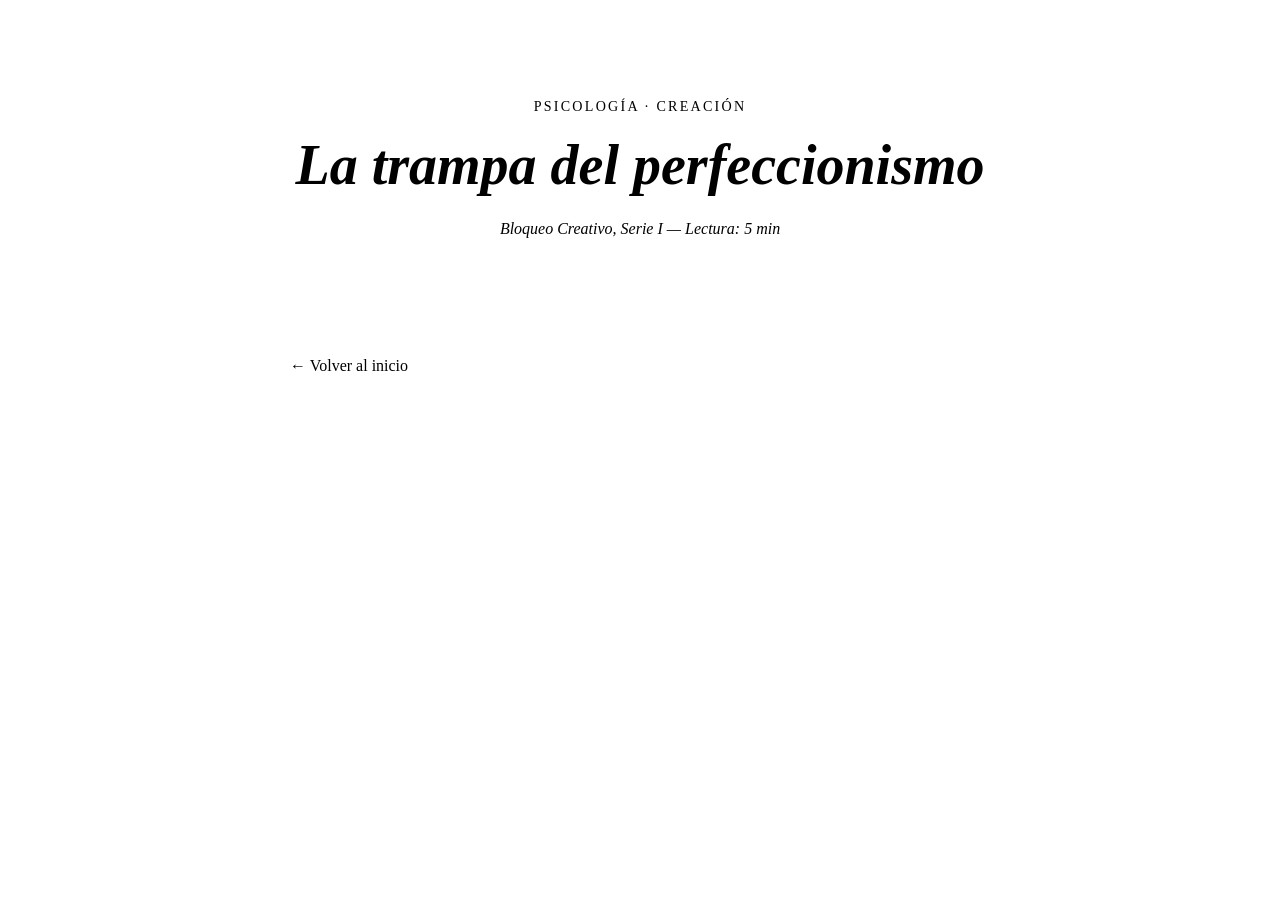
==== articulo1.html @ 572a266b "articulos" ====
<!DOCTYPE html>

<html lang="es">

<head>
	<title>bloqueue</title>
	<link rel="stylesheet" href="styles.css" />
</head>

<body>
    <div class="article-hero">
        <p class="eyebrow">Psicología · Creación</p>
        <h1>La trampa del perfeccionismo</h1>
        <p class="meta">Bloqueo Creativo, Serie I — Lectura: 5 min</p>
    </div>
    
    <div class="back-link-wrap">
        <a class="back-link" href="index.html">← Volver al inicio</a>
    </div>
</body>

</html>
---- styles.css ----
html { scroll-behavior: smooth; }

body {
  background-color: var(--crema);
  color: var(--tinta);
  font-family: 'Lora', serif;
  font-size: 17px;
  line-height: 1.8;
}

h1, h2, h3, h4 {
  font-family: 'Playfair Display', serif;
  line-height: 1.2;
  color: var(--tinta);
}

p { margin-bottom: 1.2rem; }

a {
  color: var(--terracota);
  text-decoration: none;
  transition: color .2s ease;
}
a:hover { color: var(--ladrillo); }

.hero {
  background-color: var(--pergamino);
  border-bottom: 1px solid var(--borde);
  padding: 5rem 2rem 4rem;
  text-align: center;
}

.hero-eyebrow {
  font-family: 'Cormorant Garamond', serif;
  font-size: .9rem;
  letter-spacing: .18em;
  text-transform: uppercase;
  color: var(--terracota);
  margin-bottom: 1rem;
}

.hero h1 {
  font-size: clamp(2.8rem, 6vw, 5rem);
  font-weight: 900;
  font-style: italic;
  max-width: 700px;
  margin: 0 auto 1.5rem;
}

.hero-sub {
  font-family: 'Cormorant Garamond', serif;
  font-size: 1.25rem;
  font-style: italic;
  color: var(--gris-calido);
  max-width: 540px;
  margin: 0 auto;
}

.ornament {
  text-align: center;
  margin: 2.5rem 0;
  color: var(--ocre);
  font-size: 1.4rem;
  letter-spacing: .5rem;
}

.intro-section {
  max-width: 700px;
  margin: 3rem auto;
  padding: 0 2rem;
  text-align: center;
}
.intro-section h2 {
  font-size: 2rem;
  margin-bottom: 1rem;
}
.intro-section p {
  font-family: 'Cormorant Garamond', serif;
  font-size: 1.2rem;
  color: var(--gris-calido);
}

.articles-section {
  max-width: 1100px;
  margin: 0 auto 4rem;
  padding: 0 2rem;
  padding-top: 3rem;
}

.articles-section h2 {
  font-size: 1.6rem;
  margin-bottom: .3rem;
  border-bottom: 2px solid var(--borde);
  padding-bottom: .6rem;
}

.section-desc {
  font-family: 'Cormorant Garamond', serif;
  font-style: italic;
  color: var(--gris-calido);
  margin-bottom: 2rem;
}

.cards {
  display: flex;
  flex-wrap: wrap;
  gap: 2rem;
}

.card {
  flex: 1 1 280px;
  background: var(--pergamino);
  border: 1px solid var(--borde);
  border-top: 4px solid var(--terracota);
  padding: 2rem 1.8rem;
  display: flex;
  flex-direction: column;
  box-shadow: 0 4px 18px var(--sombra);
  transition: transform .2s ease, box-shadow .2s ease;
}
.card:hover {
  transform: translateY(-4px);
  box-shadow: 0 10px 28px var(--sombra);
}

.card-tag {
  font-family: 'Cormorant Garamond', serif;
  font-size: .82rem;
  letter-spacing: .14em;
  text-transform: uppercase;
  color: var(--terracota);
  margin-bottom: .8rem;
}

.card h3 {
  font-size: 1.35rem;
  margin-bottom: .8rem;
}

.card p {
  font-size: .95rem;
  color: var(--gris-calido);
  flex: 1;
  margin-bottom: 1.5rem;
}

.card-link {
  font-family: 'Cormorant Garamond', serif;
  font-size: 1rem;
  font-weight: 500;
  letter-spacing: .05em;
  color: var(--terracota);
  border-bottom: 1px solid var(--terracota);
  align-self: flex-start;
  transition: color .2s, border-color .2s;
}
.card-link:hover { color: var(--ladrillo); border-color: var(--ladrillo); }

.article-hero {
  background-color: var(--tinta);
  padding: 4.5rem 2rem 3.5rem;
  text-align: center;
  border-bottom: 3px solid var(--terracota);
}

.article-hero .eyebrow {
  font-family: 'Cormorant Garamond', serif;
  font-size: .88rem;
  letter-spacing: .16em;
  text-transform: uppercase;
  color: var(--ocre);
  margin-bottom: .8rem;
}

.article-hero h1 {
  font-size: clamp(2rem, 5vw, 3.5rem);
  font-style: italic;
  color: var(--crema);
  max-width: 720px;
  margin: 0 auto 1rem;
}

.article-hero .meta {
  font-family: 'Cormorant Garamond', serif;
  font-size: 1rem;
  color: var(--arena);
  font-style: italic;
}

.article-body {
  max-width: 700px;
  margin: 3.5rem auto 4rem;
  padding: 0 2rem;
}

.article-body h2 {
  font-size: 1.6rem;
  margin: 2.5rem 0 .8rem;
  color: var(--tinta);
}

.article-body p {
  font-size: 1.05rem;
  color: #3a2415;
}

.article-body blockquote {
  border-left: 4px solid var(--terracota);
  margin: 2.5rem 0;
  padding: 1rem 1.5rem;
  background: var(--pergamino);
  font-family: 'Cormorant Garamond', serif;
  font-size: 1.3rem;
  font-style: italic;
  color: var(--gris-calido);
}

.article-body ul {
  margin: 1rem 0 1.5rem 1.5rem;
}

.article-body ul li {
  margin-bottom: .6rem;
  font-size: 1.05rem;
}

/* ── BACK LINK ── */
.back-link-wrap {
  max-width: 700px;
  margin: 2rem auto 0;
  padding: 0 2rem;
}

.back-link {
  font-family: 'Cormorant Garamond', serif;
  font-size: 1rem;
  color: var(--gris-calido);
  border-bottom: 1px solid var(--borde);
}

.back-link:hover { color: var(--terracota); border-color: var(--terracota); }
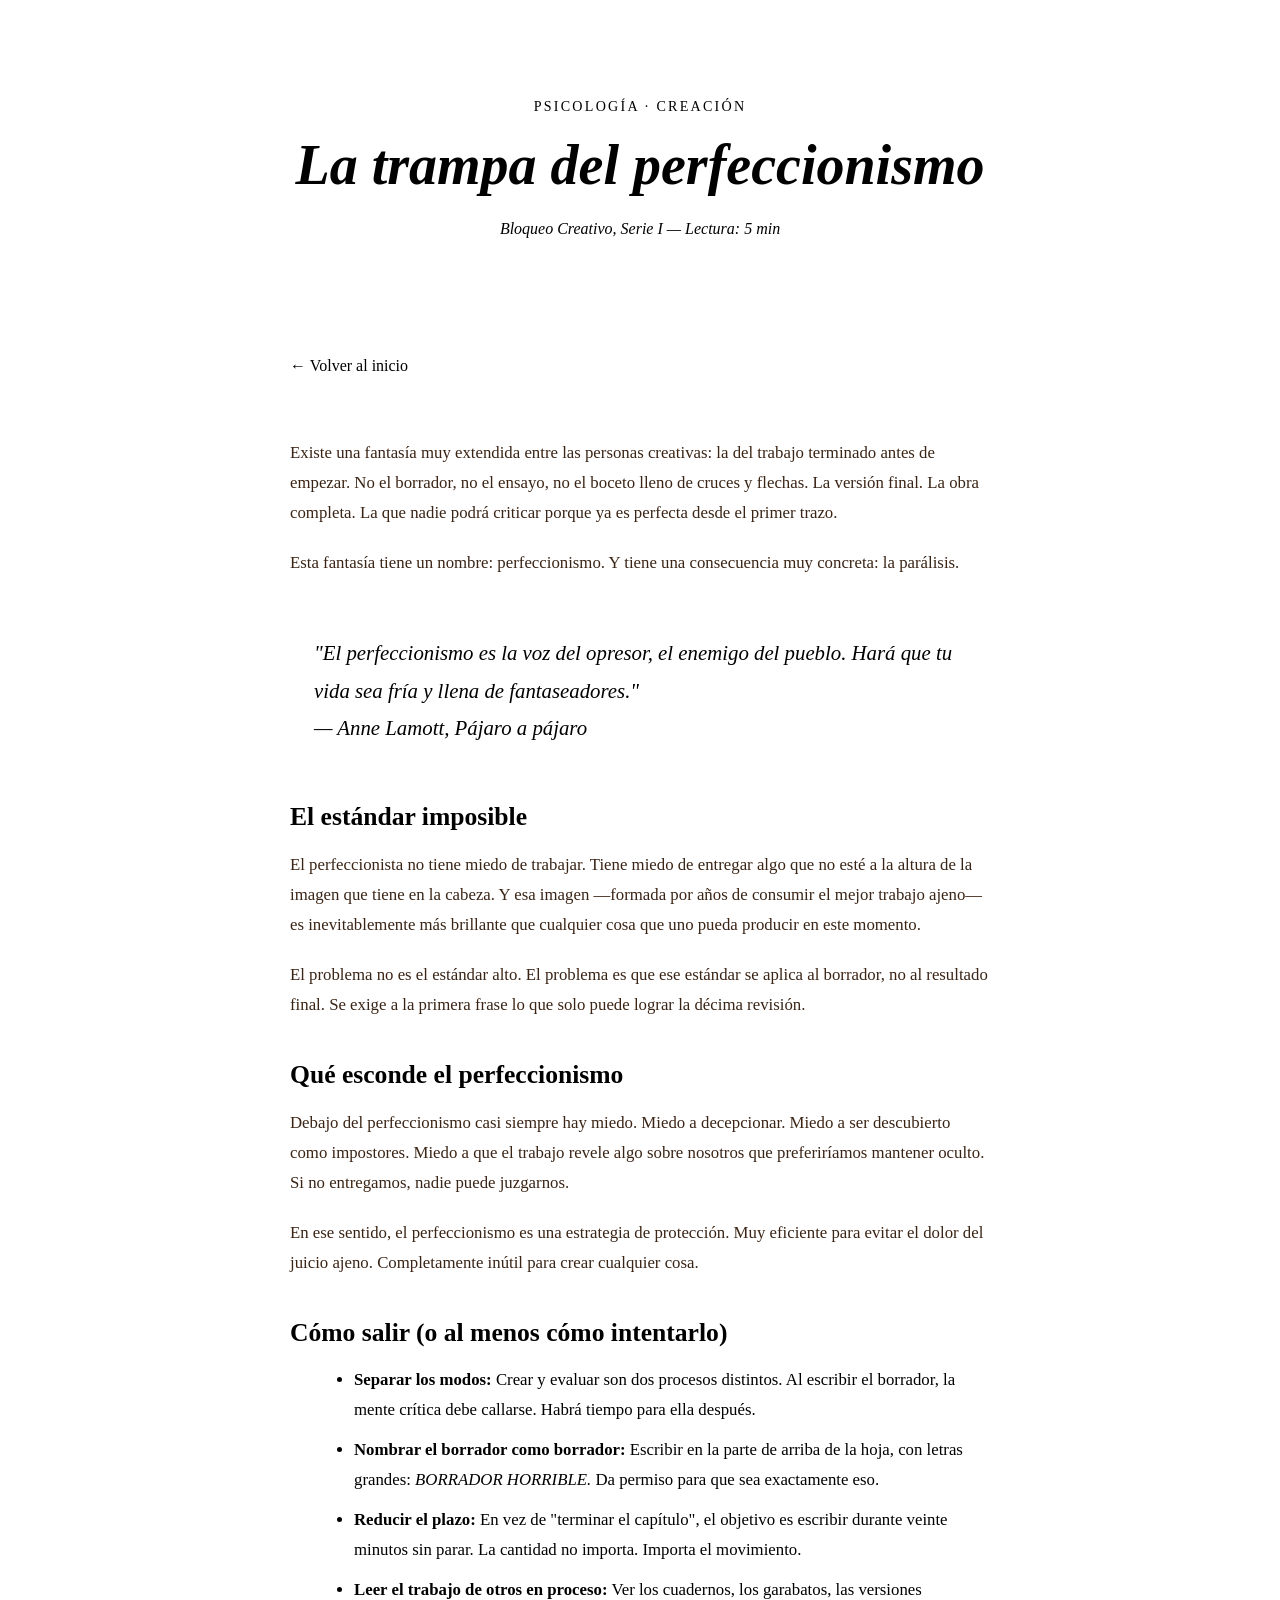
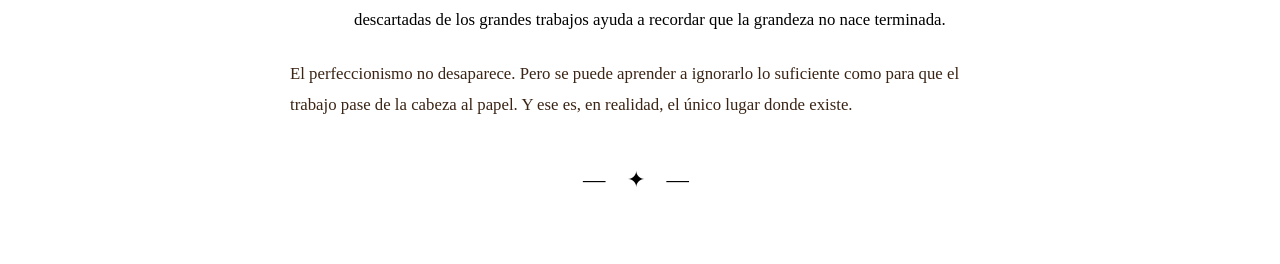
==== commit d913e9e5: "flex" ====
--- a/articulo1.html
+++ b/articulo1.html
@@ -3,8 +3,9 @@
 <html lang="es">
 
 <head>
-	<title>bloqueue</title>
+	<title>bloqueue - La trampa del perfeccionismo</title>
 	<link rel="stylesheet" href="styles.css" />
+    <link rel="icon" type="image/png" href="icon.png">
 </head>
 
 <body>
@@ -17,6 +18,71 @@
     <div class="back-link-wrap">
         <a class="back-link" href="index.html">← Volver al inicio</a>
     </div>
+
+    <main class="article-body">
+        <p>
+            Existe una fantasía muy extendida entre las personas creativas: la del trabajo terminado antes de empezar. No el
+            borrador, no el ensayo, no el boceto lleno de cruces y flechas. La versión final. La obra completa. La que nadie
+            podrá criticar porque ya es perfecta desde el primer trazo.
+        </p>
+    
+        <p>
+            Esta fantasía tiene un nombre: perfeccionismo. Y tiene una consecuencia muy concreta: la parálisis.
+        </p>
+    
+        <blockquote>
+            "El perfeccionismo es la voz del opresor, el enemigo del pueblo. Hará que tu vida sea fría y llena de
+            fantaseadores."<br>
+            <em>— Anne Lamott, Pájaro a pájaro</em>
+        </blockquote>
+    
+        <h2>El estándar imposible</h2>
+    
+        <p>
+            El perfeccionista no tiene miedo de trabajar. Tiene miedo de entregar algo que no esté a la altura de la imagen
+            que tiene en la cabeza. Y esa imagen —formada por años de consumir el mejor trabajo ajeno— es inevitablemente
+            más brillante que cualquier cosa que uno pueda producir en este momento.
+        </p>
+    
+        <p>
+            El problema no es el estándar alto. El problema es que ese estándar se aplica al borrador, no al resultado
+            final. Se exige a la primera frase lo que solo puede lograr la décima revisión.
+        </p>
+    
+        <h2>Qué esconde el perfeccionismo</h2>
+    
+        <p>
+            Debajo del perfeccionismo casi siempre hay miedo. Miedo a decepcionar. Miedo a ser descubierto como impostores.
+            Miedo a que el trabajo revele algo sobre nosotros que preferiríamos mantener oculto. Si no entregamos, nadie
+            puede juzgarnos.
+        </p>
+    
+        <p>
+            En ese sentido, el perfeccionismo es una estrategia de protección. Muy eficiente para evitar el dolor del juicio
+            ajeno. Completamente inútil para crear cualquier cosa.
+        </p>
+    
+        <h2>Cómo salir (o al menos cómo intentarlo)</h2>
+    
+        <ul>
+            <li><strong>Separar los modos:</strong> Crear y evaluar son dos procesos distintos. Al escribir el borrador, la
+                mente crítica debe callarse. Habrá tiempo para ella después.</li>
+            <li><strong>Nombrar el borrador como borrador:</strong> Escribir en la parte de arriba de la hoja, con letras
+                grandes: <em>BORRADOR HORRIBLE.</em> Da permiso para que sea exactamente eso.</li>
+            <li><strong>Reducir el plazo:</strong> En vez de "terminar el capítulo", el objetivo es escribir durante veinte
+                minutos sin parar. La cantidad no importa. Importa el movimiento.</li>
+            <li><strong>Leer el trabajo de otros en proceso:</strong> Ver los cuadernos, los garabatos, las versiones
+                descartadas de los grandes trabajos ayuda a recordar que la grandeza no nace terminada.</li>
+        </ul>
+    
+        <p>
+            El perfeccionismo no desaparece. Pero se puede aprender a ignorarlo lo suficiente como para que el trabajo pase
+            de la cabeza al papel. Y ese es, en realidad, el único lugar donde existe.
+        </p>
+    
+        <div class="ornament">— ✦ —</div>
+    
+    </main>
 </body>
 
 </html>
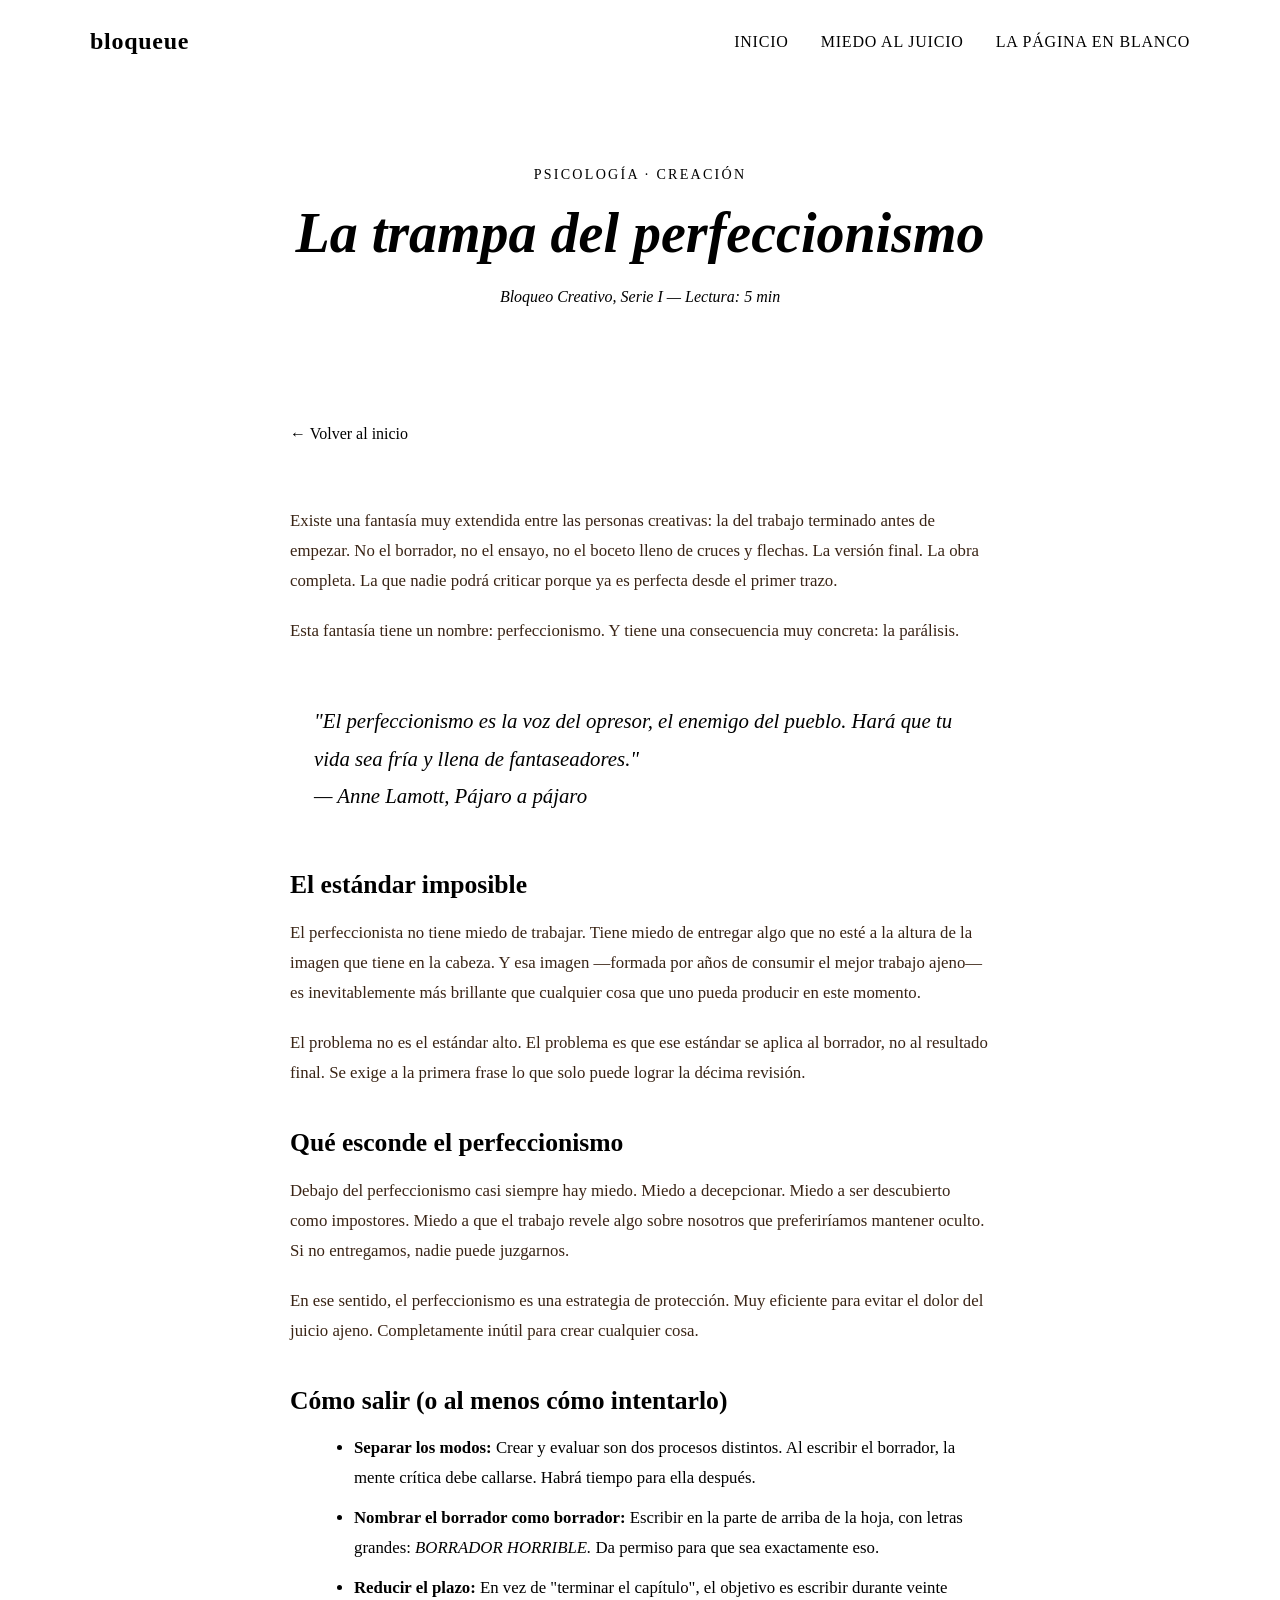
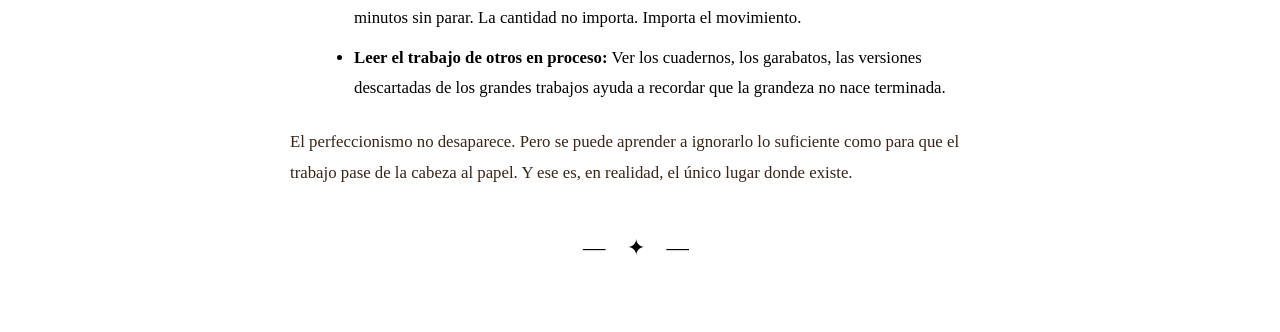
==== commit 7c4e0858: "header" ====
--- a/articulo1.html
+++ b/articulo1.html
@@ -9,6 +9,17 @@
 </head>
 
 <body>
+    <header>
+        <div class="header-inner">
+            <a class="logo" href="index.html">bloqueue</a>
+            <nav>
+                <a href="index.html">Inicio</a>
+                <a href="articulo2.html">Miedo al juicio</a>
+                <a href="articulo3.html">La página en blanco</a>
+            </nav>
+        </div>
+    </header>
+
     <div class="article-hero">
         <p class="eyebrow">Psicología · Creación</p>
         <h1>La trampa del perfeccionismo</h1>
--- a/styles.css
+++ b/styles.css
@@ -238,4 +238,51 @@
   border-bottom: 1px solid var(--borde);
 }
 
-.back-link:hover { color: var(--terracota); border-color: var(--terracota); }+.back-link:hover { color: var(--terracota); border-color: var(--terracota); }
+
+header {
+  background-color: var(--tinta);
+  padding: 0 2rem;
+  position: sticky;
+  top: 0;
+  z-index: 100;
+  border-bottom: 3px solid var(--terracota);
+}
+
+.header-inner {
+  max-width: 1100px;
+  margin: 0 auto;
+  display: flex;
+  align-items: center;
+  justify-content: space-between;
+  height: 68px;
+}
+
+.logo {
+  font-family: 'Playfair Display', serif;
+  font-size: 1.5rem;
+  font-weight: 900;
+  color: var(--crema);
+  letter-spacing: .03em;
+  text-decoration: none;
+}
+.logo span {
+  color: var(--terracota);
+}
+
+nav {
+  display: flex;
+  gap: 2rem;
+  align-items: center;
+}
+nav a {
+  font-family: 'Cormorant Garamond', serif;
+  font-size: 1rem;
+  font-weight: 400;
+  color: var(--arena);
+  letter-spacing: .05em;
+  text-transform: uppercase;
+  text-decoration: none;
+  transition: color .2s;
+}
+nav a:hover { color: var(--terracota); }
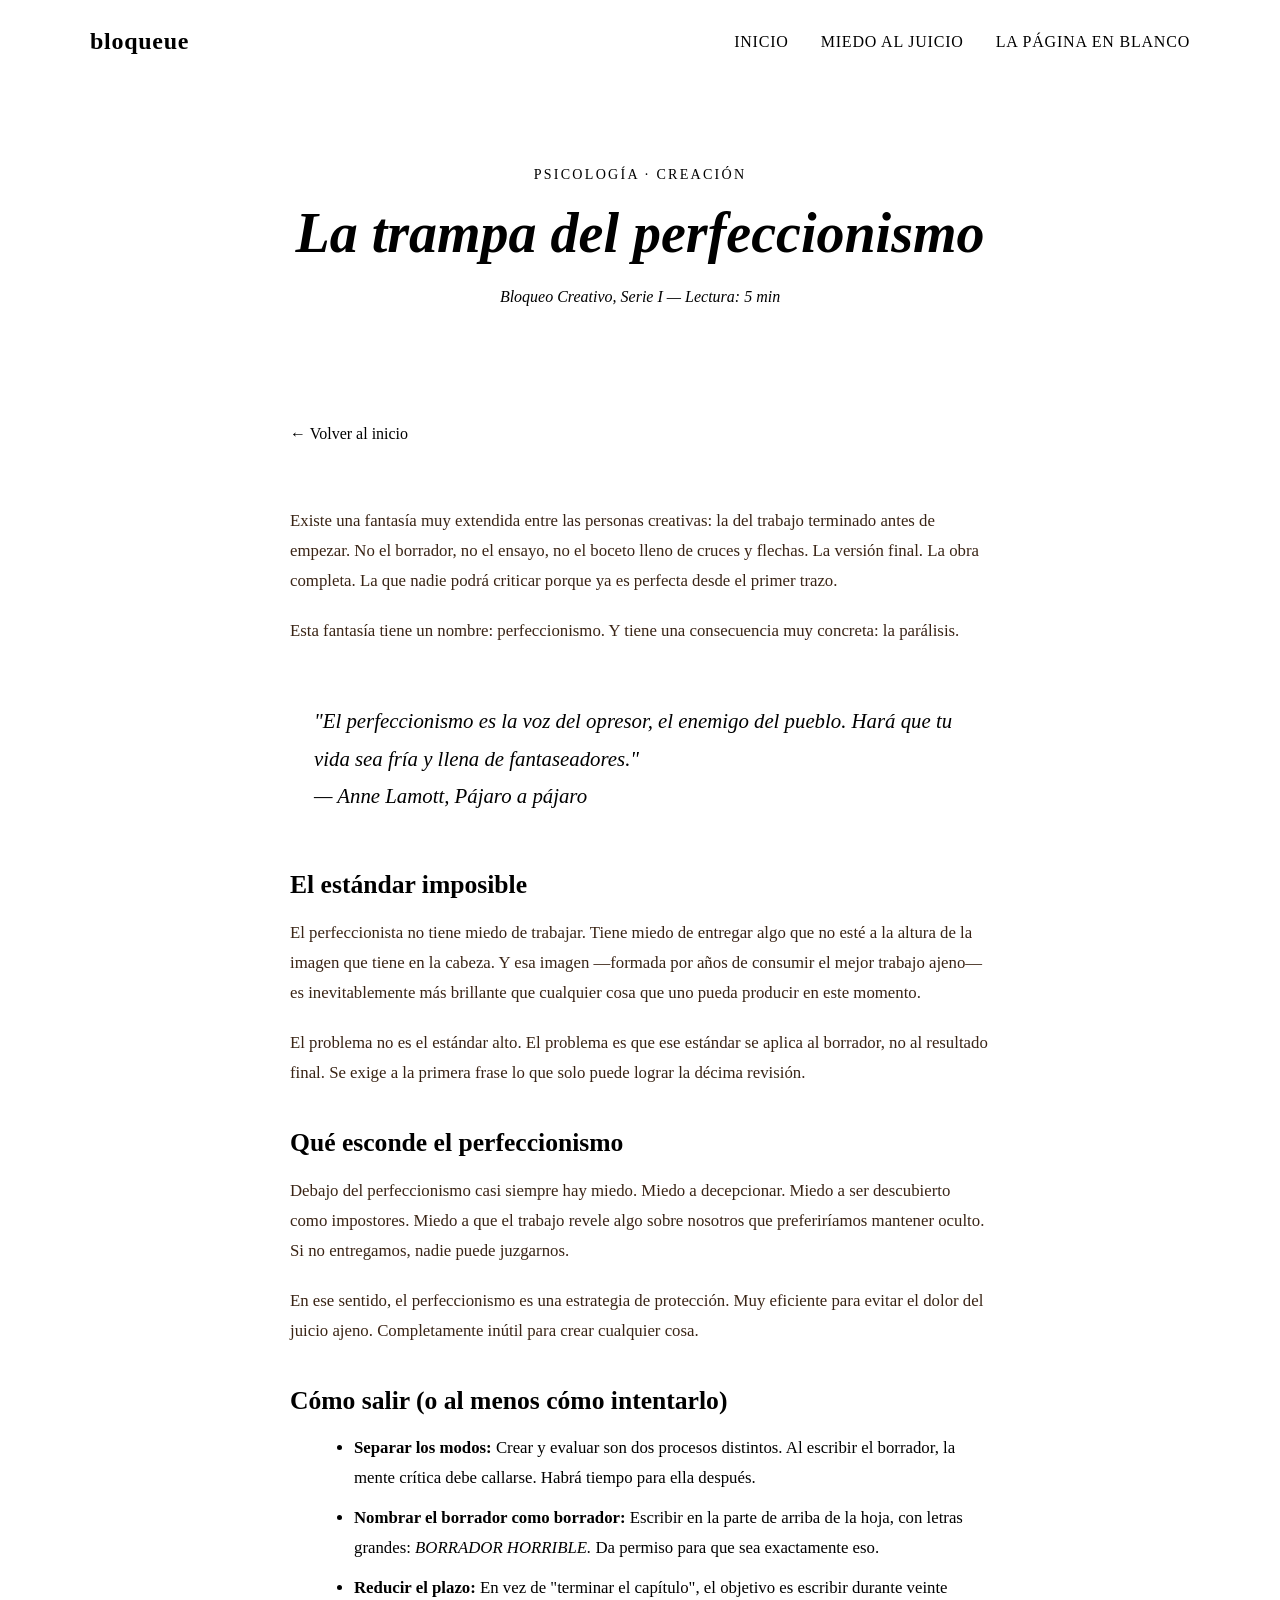
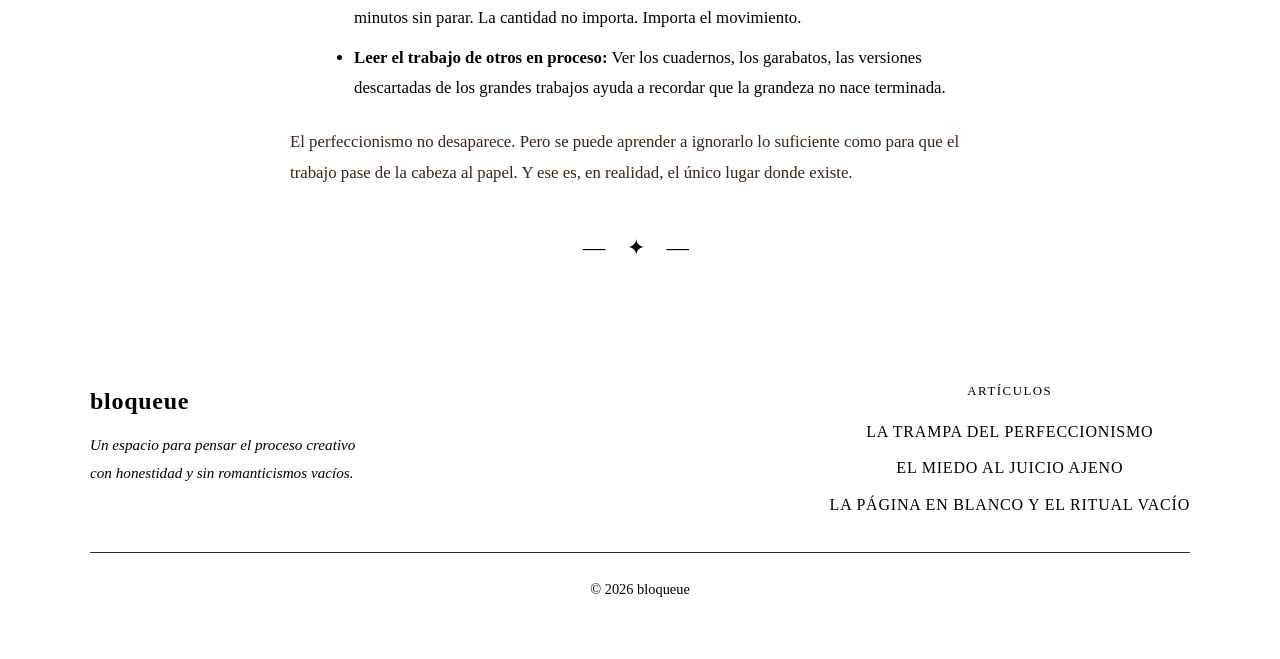
==== commit 92765aa7: "footer" ====
--- a/articulo1.html
+++ b/articulo1.html
@@ -92,8 +92,23 @@
         </p>
     
         <div class="ornament">— ✦ —</div>
-    
     </main>
+
+    <footer>
+        <div class="footer-inner">
+            <div class="footer-brand">
+                <a class="logo" href="index.html">bloqueue</a>
+                <p>Un espacio para pensar el proceso creativo con honestidad y sin romanticismos vacíos.</p>
+            </div>
+            <nav class="footer-nav">
+                <span>Artículos</span>
+                <a href="articulo1.html">La trampa del perfeccionismo</a>
+                <a href="articulo2.html">El miedo al juicio ajeno</a>
+                <a href="articulo3.html">La página en blanco y el ritual vacío</a>
+            </nav>
+        </div>
+        <p class="footer-copy">© 2026 bloqueue</p>
+    </footer>
 </body>
 
 </html>
--- a/styles.css
+++ b/styles.css
@@ -285,4 +285,66 @@
   text-decoration: none;
   transition: color .2s;
 }
-nav a:hover { color: var(--terracota); }+nav a:hover { color: var(--terracota); }
+
+footer {
+  background-color: var(--tinta);
+  color: var(--arena);
+  border-top: 3px solid var(--terracota);
+  padding: 3rem 2rem;
+}
+
+.footer-inner {
+  max-width: 1100px;
+  margin: 0 auto;
+  display: flex;
+  flex-wrap: wrap;
+  justify-content: space-between;
+  align-items: flex-start;
+  gap: 2rem;
+}
+
+.footer-brand .logo {
+  display: inline-block;
+  margin-bottom: .5rem;
+}
+.footer-brand p {
+  font-family: 'Cormorant Garamond', serif;
+  font-size: .95rem;
+  font-style: italic;
+  color: var(--gris-calido);
+  max-width: 280px;
+  margin: 0;
+}
+
+.footer-nav {
+  display: flex;
+  flex-direction: column;
+  gap: .5rem;
+}
+.footer-nav span {
+  font-family: 'Playfair Display', serif;
+  font-size: .8rem;
+  letter-spacing: .12em;
+  text-transform: uppercase;
+  color: var(--ocre);
+  margin-bottom: .4rem;
+}
+.footer-nav a {
+  font-family: 'Cormorant Garamond', serif;
+  font-size: 1rem;
+  color: var(--arena);
+  transition: color .2s;
+}
+.footer-nav a:hover { color: var(--terracota); }
+
+.footer-copy {
+  max-width: 1100px;
+  margin: 2rem auto 0;
+  padding-top: 1.5rem;
+  border-top: 1px solid #3a2415;
+  font-family: 'Cormorant Garamond', serif;
+  font-size: .9rem;
+  color: var(--gris-calido);
+  text-align: center;
+}
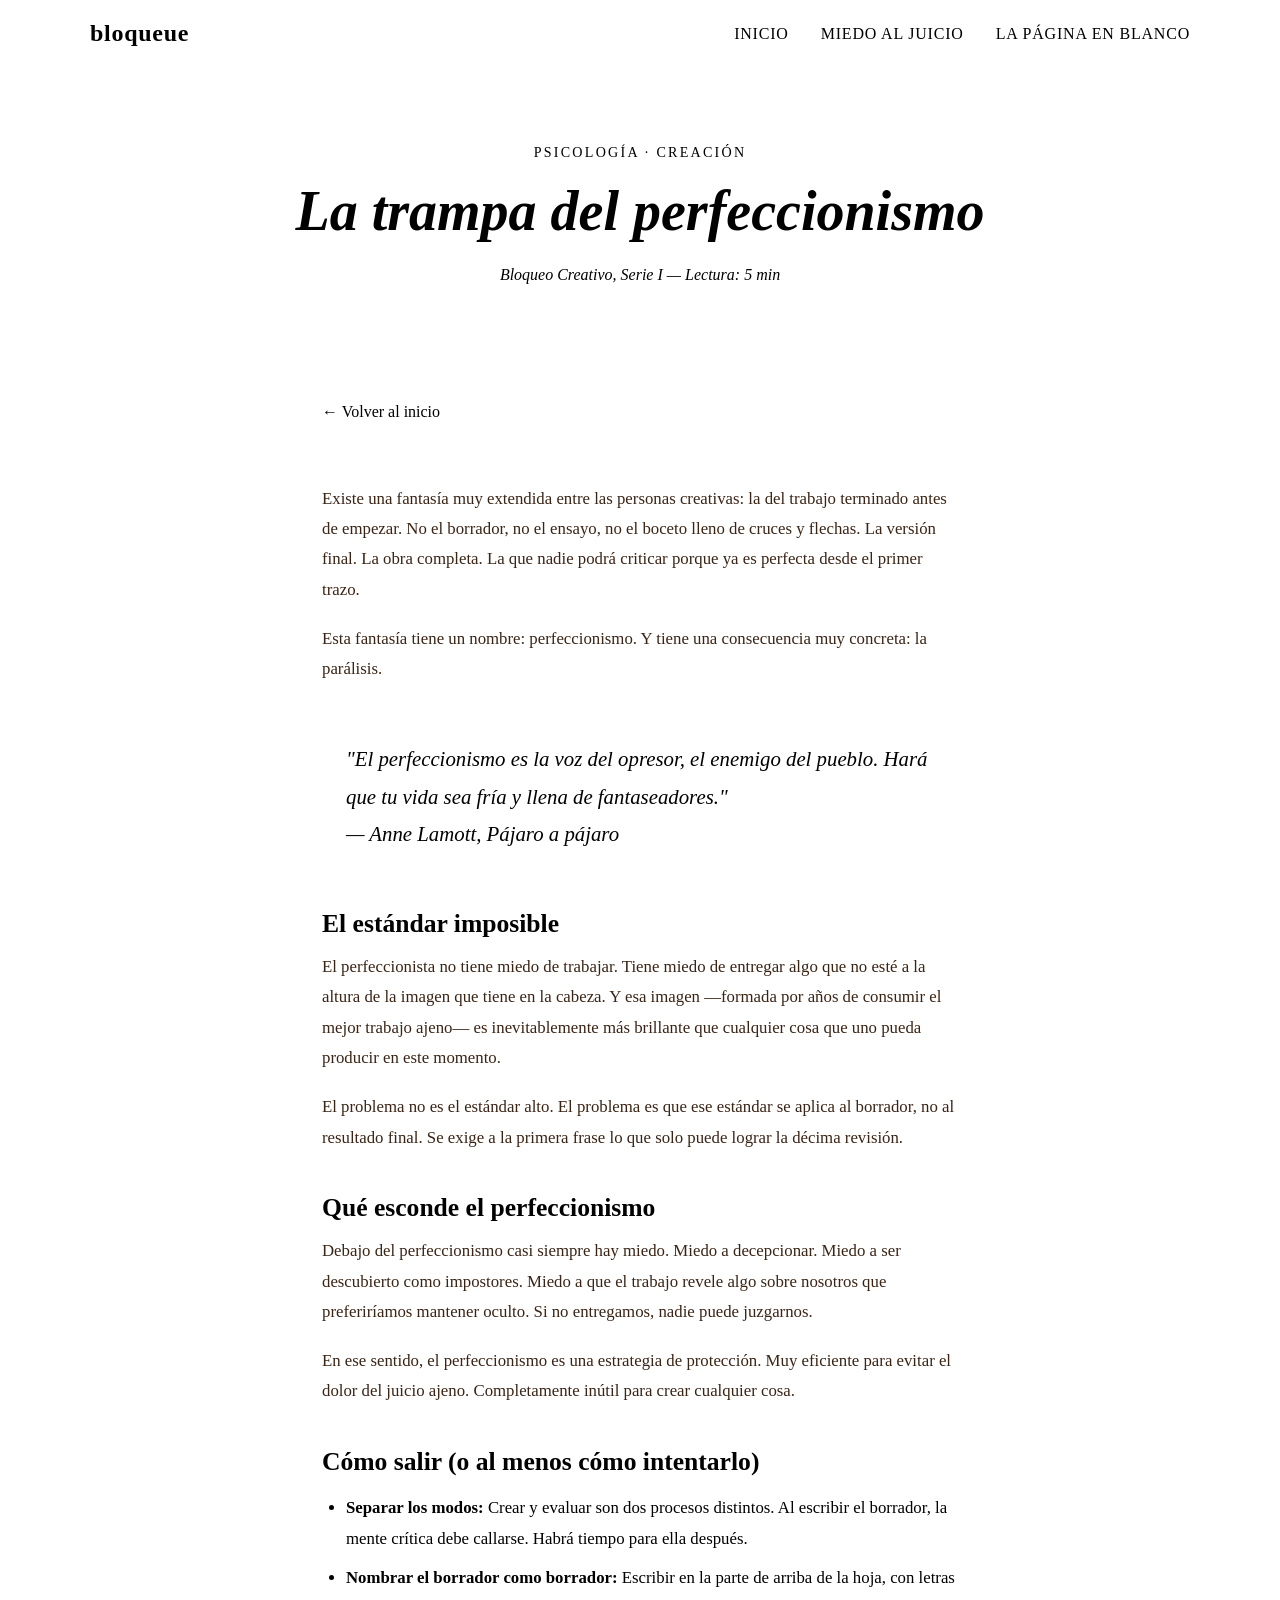
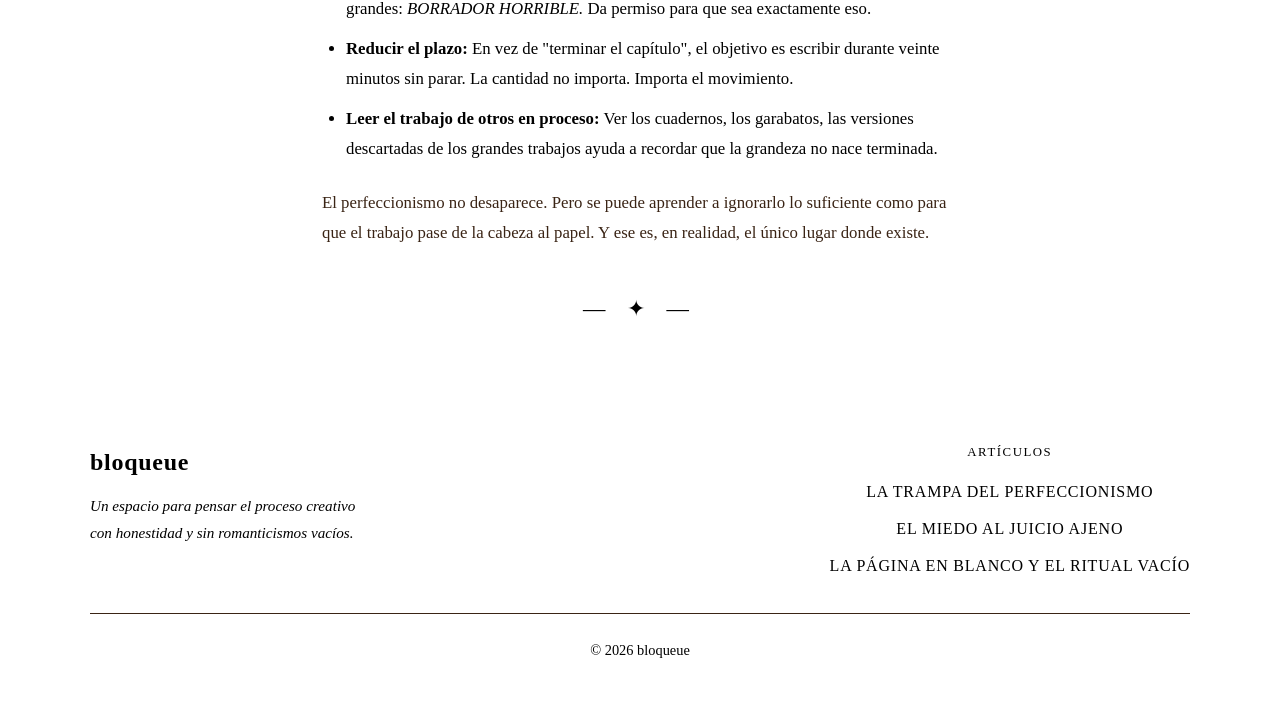
==== commit 86c4fcf7: "mediaqueries" ====
--- a/articulo1.html
+++ b/articulo1.html
@@ -6,6 +6,7 @@
 	<title>bloqueue - La trampa del perfeccionismo</title>
 	<link rel="stylesheet" href="styles.css" />
     <link rel="icon" type="image/png" href="icon.png">
+    <meta name="viewport" content="width=device-width, initial-scale=1.0" />
 </head>
 
 <body>
--- a/styles.css
+++ b/styles.css
@@ -1,3 +1,6 @@
+*, *::before, *::after { box-sizing: border-box; margin: 0; padding: 0; }
+@import url('https://fonts.googleapis.com/css2?family=Playfair+Display:ital,wght@0,400;0,700;0,900;1,400;1,700&family=Lora:ital,wght@0,400;0,500;1,400&family=Cormorant+Garamond:ital,wght@0,300;0,400;1,300;1,400&display=swap');
+
 html { scroll-behavior: smooth; }
 
 body {
@@ -23,6 +26,72 @@
 }
 a:hover { color: var(--ladrillo); }
 
+/* ── HEADER ── */
+header {
+  background-color: var(--tinta);
+  padding: 0 2rem;
+  position: sticky;
+  top: 0;
+  z-index: 100;
+  border-bottom: 3px solid var(--terracota);
+}
+
+.header-inner {
+  max-width: 1100px;
+  margin: 0 auto;
+  display: flex;
+  align-items: center;
+  justify-content: space-between;
+  height: 68px;
+}
+
+.logo {
+  font-family: 'Playfair Display', serif;
+  font-size: 1.5rem;
+  font-weight: 900;
+  color: var(--crema);
+  letter-spacing: .03em;
+  text-decoration: none;
+}
+.logo span { color: var(--terracota); }
+
+nav {
+  display: flex;
+  gap: 2rem;
+  align-items: center;
+}
+nav a {
+  font-family: 'Cormorant Garamond', serif;
+  font-size: 1rem;
+  font-weight: 400;
+  color: var(--arena);
+  letter-spacing: .05em;
+  text-transform: uppercase;
+  text-decoration: none;
+  transition: color .2s;
+}
+nav a:hover { color: var(--terracota); }
+
+/* Hamburger — oculto por defecto */
+.nav-toggle {
+  display: none;
+  background: none;
+  border: none;
+  cursor: pointer;
+  padding: .4rem;
+  flex-direction: column;
+  gap: 5px;
+}
+.nav-toggle span {
+  display: block;
+  width: 24px;
+  height: 2px;
+  background-color: var(--crema);
+  border-radius: 2px;
+  transition: transform .25s ease, opacity .25s ease;
+}
+
+/* ── HERO ── */
 .hero {
   background-color: var(--pergamino);
   border-bottom: 1px solid var(--borde);
@@ -56,6 +125,7 @@
   margin: 0 auto;
 }
 
+/* ── ORNAMENT ── */
 .ornament {
   text-align: center;
   margin: 2.5rem 0;
@@ -64,6 +134,7 @@
   letter-spacing: .5rem;
 }
 
+/* ── INTRO ── */
 .intro-section {
   max-width: 700px;
   margin: 3rem auto;
@@ -80,11 +151,11 @@
   color: var(--gris-calido);
 }
 
+/* ── ARTICLES SECTION ── */
 .articles-section {
   max-width: 1100px;
   margin: 0 auto 4rem;
-  padding: 0 2rem;
-  padding-top: 3rem;
+  padding: 3rem 2rem 0;
 }
 
 .articles-section h2 {
@@ -101,6 +172,7 @@
   margin-bottom: 2rem;
 }
 
+/* ── CARDS ── */
 .cards {
   display: flex;
   flex-wrap: wrap;
@@ -156,6 +228,7 @@
 }
 .card-link:hover { color: var(--ladrillo); border-color: var(--ladrillo); }
 
+/* ── ARTICLE HERO ── */
 .article-hero {
   background-color: var(--tinta);
   padding: 4.5rem 2rem 3.5rem;
@@ -187,6 +260,7 @@
   font-style: italic;
 }
 
+/* ── ARTICLE BODY ── */
 .article-body {
   max-width: 700px;
   margin: 3.5rem auto 4rem;
@@ -237,56 +311,9 @@
   color: var(--gris-calido);
   border-bottom: 1px solid var(--borde);
 }
-
 .back-link:hover { color: var(--terracota); border-color: var(--terracota); }
 
-header {
-  background-color: var(--tinta);
-  padding: 0 2rem;
-  position: sticky;
-  top: 0;
-  z-index: 100;
-  border-bottom: 3px solid var(--terracota);
-}
-
-.header-inner {
-  max-width: 1100px;
-  margin: 0 auto;
-  display: flex;
-  align-items: center;
-  justify-content: space-between;
-  height: 68px;
-}
-
-.logo {
-  font-family: 'Playfair Display', serif;
-  font-size: 1.5rem;
-  font-weight: 900;
-  color: var(--crema);
-  letter-spacing: .03em;
-  text-decoration: none;
-}
-.logo span {
-  color: var(--terracota);
-}
-
-nav {
-  display: flex;
-  gap: 2rem;
-  align-items: center;
-}
-nav a {
-  font-family: 'Cormorant Garamond', serif;
-  font-size: 1rem;
-  font-weight: 400;
-  color: var(--arena);
-  letter-spacing: .05em;
-  text-transform: uppercase;
-  text-decoration: none;
-  transition: color .2s;
-}
-nav a:hover { color: var(--terracota); }
-
+/* ── FOOTER ── */
 footer {
   background-color: var(--tinta);
   color: var(--arena);
@@ -348,3 +375,146 @@
   color: var(--gris-calido);
   text-align: center;
 }
+
+/* ══════════════════════════════════════════
+   RESPONSIVE
+══════════════════════════════════════════ */
+
+/* ── Tablet: ≤ 768px ── */
+@media (max-width: 768px) {
+
+  body { font-size: 16px; }
+
+  /* Header */
+  header { padding: 0 1.25rem; }
+
+  .header-inner { height: 60px; }
+
+  .logo { font-size: 1.25rem; }
+
+  .nav-toggle { display: flex; }
+
+  nav {
+    display: none;
+    position: absolute;
+    top: 63px; /* altura del header */
+    left: 0;
+    right: 0;
+    background-color: var(--tinta);
+    border-top: 1px solid #3a2415;
+    flex-direction: column;
+    gap: 0;
+    padding: .5rem 0;
+  }
+  nav.is-open { display: flex; }
+  nav a {
+    padding: .85rem 1.5rem;
+    width: 100%;
+    border-bottom: 1px solid #3a2415;
+  }
+  nav a:last-child { border-bottom: none; }
+
+  /* Hero */
+  .hero { padding: 3.5rem 1.25rem 3rem; }
+
+  .hero h1 { font-size: clamp(2.2rem, 8vw, 3rem); }
+
+  .hero-sub { font-size: 1.1rem; }
+
+  /* Intro */
+  .intro-section {
+    margin: 2rem auto;
+    padding: 0 1.25rem;
+  }
+  .intro-section h2 { font-size: 1.7rem; }
+
+  /* Articles */
+  .articles-section { padding: 2rem 1.25rem 0; }
+
+  .articles-section h2 { font-size: 1.4rem; }
+
+  /* Cards: 2 columnas en tablet */
+  .cards { gap: 1.25rem; }
+  .card { flex: 1 1 calc(50% - .625rem); padding: 1.5rem 1.25rem; }
+
+  /* Article hero */
+  .article-hero { padding: 3rem 1.25rem 2.5rem; }
+
+  /* Article body */
+  .article-body {
+    margin: 2.5rem auto 3rem;
+    padding: 0 1.25rem;
+  }
+  .article-body blockquote { font-size: 1.15rem; }
+
+  /* Back link */
+  .back-link-wrap { padding: 0 1.25rem; }
+
+  /* Footer */
+  footer { padding: 2.5rem 1.25rem; }
+
+  .footer-inner { flex-direction: column; gap: 1.5rem; }
+
+  .footer-brand p { max-width: 100%; }
+}
+
+/* ── Mobile: ≤ 480px ── */
+@media (max-width: 480px) {
+
+  body { font-size: 15px; }
+
+  /* Header */
+  header { padding: 0 1rem; }
+
+  .logo { font-size: 1.1rem; }
+
+  /* Hero */
+  .hero { padding: 2.5rem 1rem 2rem; }
+
+  .hero-eyebrow { font-size: .8rem; letter-spacing: .12em; }
+
+  .hero-sub { font-size: 1rem; }
+
+  .ornament { margin: 1.75rem 0; font-size: 1.2rem; letter-spacing: .35rem; }
+
+  /* Intro */
+  .intro-section { padding: 0 1rem; }
+  .intro-section h2 { font-size: 1.5rem; }
+  .intro-section p { font-size: 1.05rem; }
+
+  /* Articles */
+  .articles-section { padding: 1.75rem 1rem 0; margin-bottom: 3rem; }
+
+  /* Cards: 1 columna en móvil */
+  .cards { flex-direction: column; gap: 1rem; }
+  .card { flex: 1 1 100%; }
+
+  /* Article hero */
+  .article-hero { padding: 2.5rem 1rem 2rem; }
+
+  .article-hero .meta { font-size: .9rem; }
+
+  /* Article body */
+  .article-body { padding: 0 1rem; margin: 2rem auto 2.5rem; }
+
+  .article-body h2 { font-size: 1.35rem; margin: 2rem 0 .6rem; }
+
+  .article-body p,
+  .article-body ul li { font-size: 1rem; }
+
+  .article-body blockquote {
+    font-size: 1.05rem;
+    padding: .8rem 1rem;
+    margin: 1.75rem 0;
+  }
+
+  /* Back link */
+  .back-link-wrap { padding: 0 1rem; margin-top: 1.5rem; }
+
+  /* Footer */
+  footer { padding: 2rem 1rem; }
+
+  .footer-nav { gap: .35rem; }
+
+  .footer-copy { font-size: .85rem; margin-top: 1.5rem; }
+}
